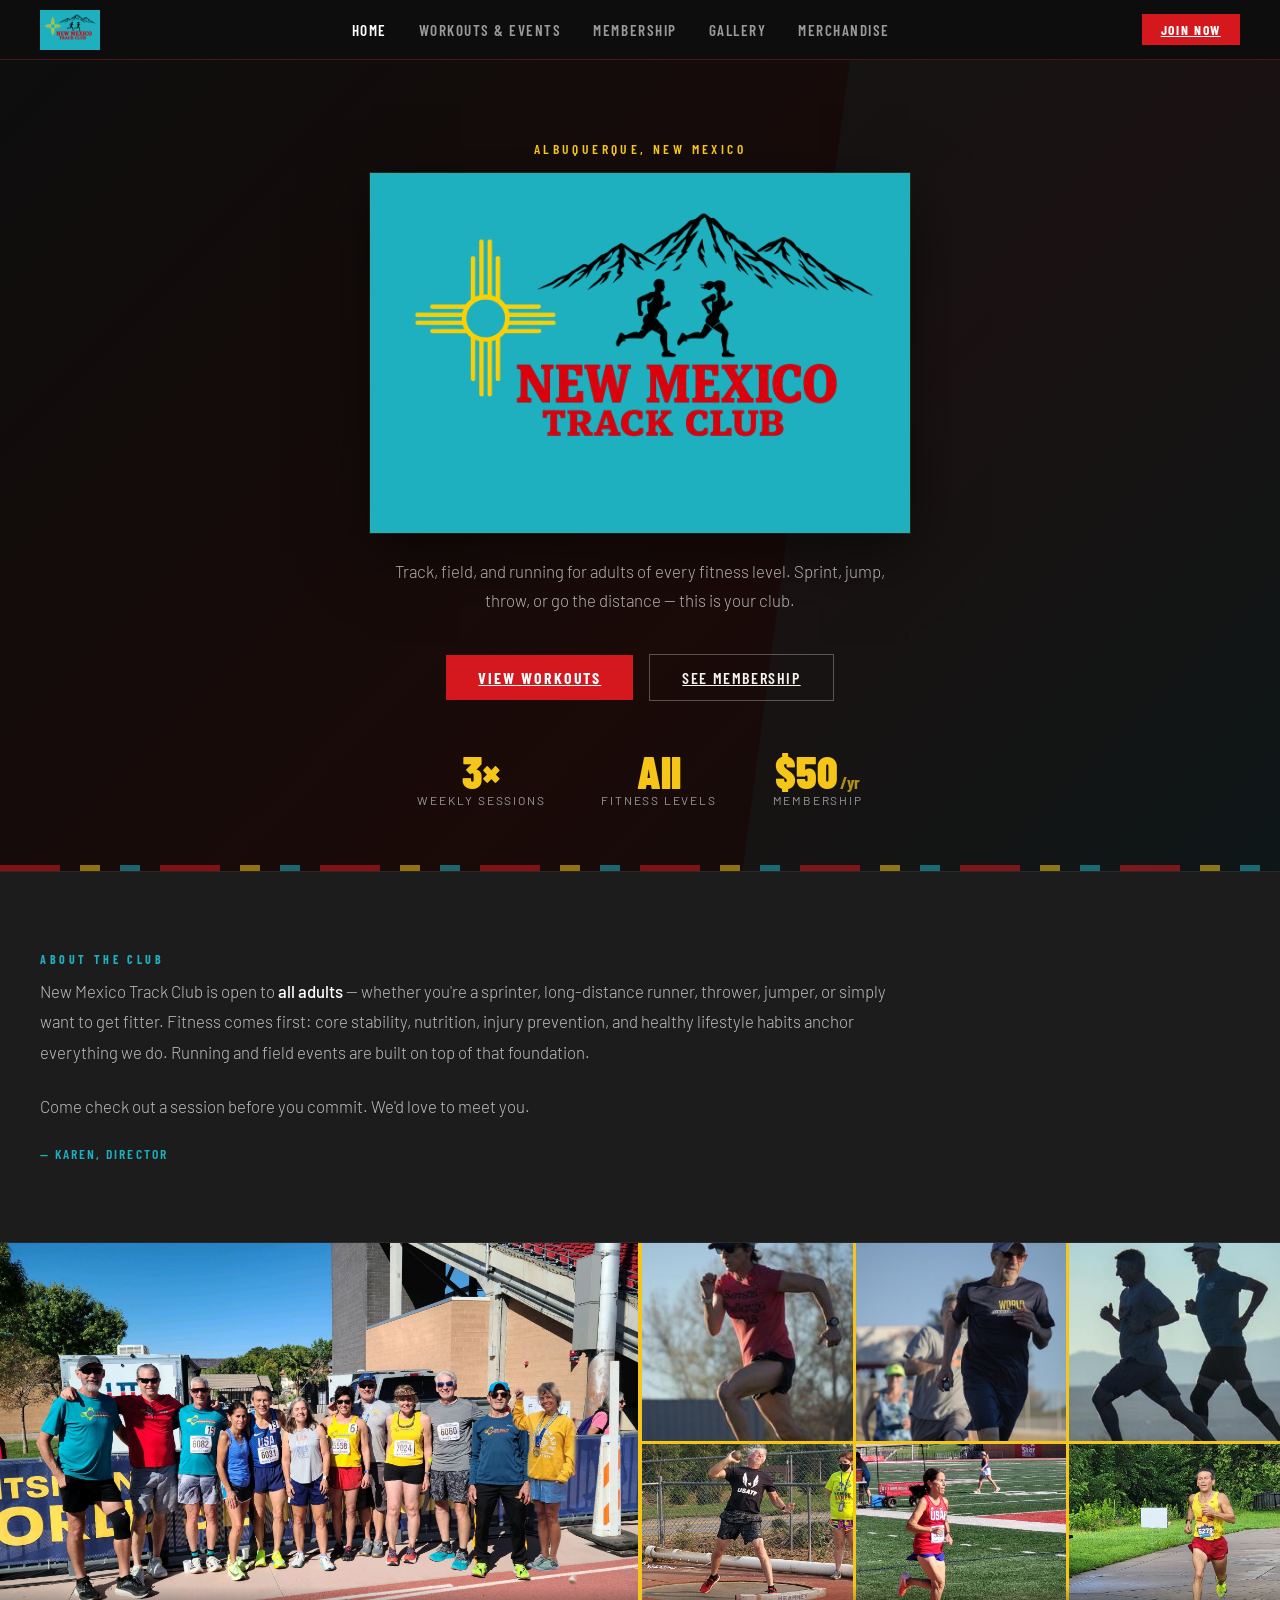
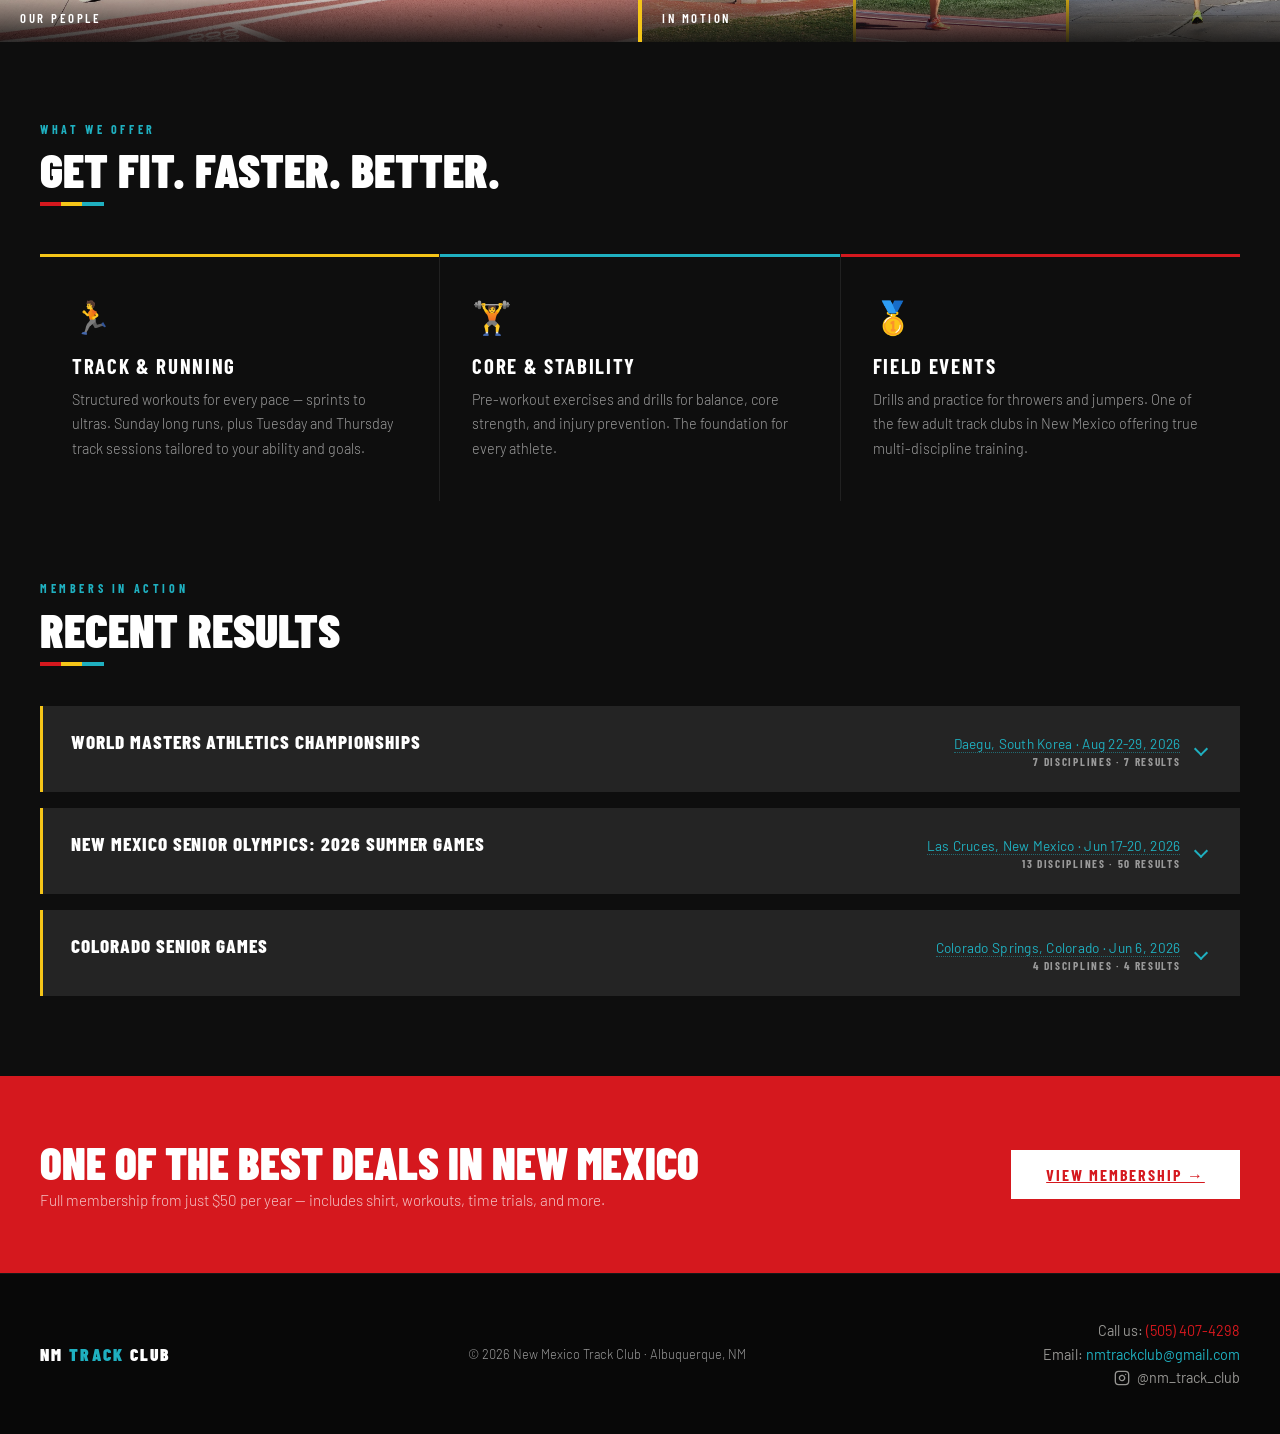
==== index.html @ 87ea0a18 "Initial commit: NMTC website files" ====
<!DOCTYPE html>
<html lang="en">
<head>
<meta charset="UTF-8">
<meta name="viewport" content="width=device-width, initial-scale=1.0">
<title>New Mexico Track Club — Adult Track, Field &amp; Running in Albuquerque</title>
<meta name="description" content="Track, field, and running for adults of every fitness level in Albuquerque, New Mexico. Sprints, distance, throws, jumps — three sessions a week including Sunday long runs on the Bosque Trail.">
<link rel="canonical" href="https://www.nmtrackclub.com/">
<meta name="theme-color" content="#0E0E0E">

<!-- Favicon (inline SVG, no external file needed) -->
<link rel="icon" type="image/svg+xml" href="data:image/svg+xml,%3Csvg xmlns='http://www.w3.org/2000/svg' viewBox='0 0 64 64'%3E%3Crect width='64' height='64' fill='%23D5181E'/%3E%3Ctext x='50%25' y='56%25' text-anchor='middle' font-family='Arial Black,sans-serif' font-size='32' font-weight='900' fill='%23FBE802'%3ENM%3C/text%3E%3C/svg%3E">

<!-- Open Graph / social sharing -->
<meta property="og:type" content="website">
<meta property="og:title" content="New Mexico Track Club">
<meta property="og:description" content="Track, field, and running for adults of every fitness level in Albuquerque, New Mexico.">
<meta property="og:url" content="https://www.nmtrackclub.com/">
<meta property="og:site_name" content="New Mexico Track Club">
<meta property="og:image" content="https://www.nmtrackclub.com/nmtc-banner.png">
<meta property="og:image:width" content="1200">
<meta property="og:image:height" content="800">
<meta property="og:image:alt" content="New Mexico Track Club banner with Zia sun and runner">
<meta name="twitter:card" content="summary_large_image">
<meta name="twitter:title" content="New Mexico Track Club">
<meta name="twitter:description" content="Adult track, field, and running in Albuquerque, NM.">
<meta name="twitter:image" content="https://www.nmtrackclub.com/nmtc-banner.png">

<!-- Structured data for Google -->
<script type="application/ld+json">
{
  "@context": "https://schema.org",
  "@type": "SportsClub",
  "name": "New Mexico Track Club",
  "description": "Track, field, and running for adults of every fitness level in Albuquerque, New Mexico.",
  "url": "https://www.nmtrackclub.com/",
  "logo": "https://www.nmtrackclub.com/nmtc-banner.png",
  "image": "https://www.nmtrackclub.com/nmtc-banner.png",
  "telephone": "+1-505-407-4298",
  "email": "nmtrackclub@gmail.com",
  "address": {
    "@type": "PostalAddress",
    "addressLocality": "Albuquerque",
    "addressRegion": "NM",
    "addressCountry": "US"
  },
  "sport": ["Track and Field", "Running"]
}
</script>

<link rel="preconnect" href="https://fonts.googleapis.com">
<link rel="preconnect" href="https://fonts.gstatic.com" crossorigin>
<link href="https://fonts.googleapis.com/css2?family=Barlow+Condensed:wght@400;600;700;800;900&family=Barlow:wght@300;400;500;600&display=swap" rel="stylesheet">
<link rel="stylesheet" href="style.css">
</head>
<body>

<a class="skip-link" href="#main">Skip to content</a>

<nav aria-label="Primary">
  <a class="nav-logo" href="/" aria-label="New Mexico Track Club — Home">
    <img src="nmtc-banner.svg" alt="" width="1200" height="800">
  </a>
  <ul class="nav-links" id="nav-menu">
    <li><a href="/" id="nav-home">Home</a></li>
    <li><a href="workouts.html" id="nav-workouts">Workouts &amp; Events</a></li>
    <li><a href="membership.html" id="nav-membership">Membership</a></li>
    <li><a href="gallery.html" id="nav-gallery">Gallery</a></li>
    <li><a href="merchandise.html" id="nav-merchandise">Merchandise</a></li>
    <li class="mobile-cta-item"><a href="membership.html#contact" class="mobile-cta">Join Now</a></li>
  </ul>
  <a class="nav-cta" href="membership.html#contact">Join Now</a>
  <button class="nav-toggle" type="button" aria-label="Toggle menu" aria-controls="nav-menu" aria-expanded="false">
    <span></span><span></span><span></span>
  </button>
</nav>

<main id="main">

  <div class="hero">
    <div class="hero-bg"></div>
    <div class="hero-stripe"></div>
    <div class="hero-track-lines"></div>
    <div class="hero-content">
      <h1 class="visually-hidden">New Mexico Track Club</h1>
      <p class="hero-eyebrow">Albuquerque, New Mexico</p>
      <div class="hero-banner-wrap">
        <img src="nmtc-banner.svg" alt="New Mexico Track Club" width="1200" height="800">
      </div>
      <p class="hero-sub">Track, field, and running for adults of every fitness level. Sprint, jump, throw, or go the distance — this is your club.</p>
      <div class="hero-actions">
        <a class="btn-primary" href="workouts.html">View Workouts</a>
        <a class="btn-secondary" href="membership.html">See Membership</a>
      </div>
    </div>
    <div class="hero-stats">
      <div class="stat">
        <div class="stat-num">3×</div>
        <div class="stat-label">Weekly Sessions</div>
      </div>
      <div class="stat">
        <div class="stat-num">All</div>
        <div class="stat-label">Fitness Levels</div>
      </div>
      <div class="stat">
        <div class="stat-num">$50<span class="stat-per">/yr</span></div>
        <div class="stat-label">Membership</div>
      </div>
    </div>
  </div>

  <section class="about-strip">
    <div class="about-inner">
      <p class="section-label">About the Club</p>
      <p class="about-body">New Mexico Track Club is open to <strong>all adults</strong> — whether you're a sprinter, long-distance runner, thrower, jumper, or simply want to get fitter. Fitness comes first: core stability, nutrition, injury prevention, and healthy lifestyle habits anchor everything we do. Running and field events are built on top of that foundation.</p>
      <p class="about-body">Come check out a session before you commit. We'd love to meet you.</p>
      <p class="director-sig">— Karen, Director</p>
    </div>
  </section>

  <section class="photo-band" aria-label="The club in action">
    <figure class="band-photo">
      <img src="team-photo-complete.jpg" alt="New Mexico Track Club members on the track" loading="lazy">
      <figcaption class="band-caption">Our People</figcaption>
    </figure>
    <figure class="band-photo">
      <div class="action-grid-inner">
        <div class="action-cell"><img src="action_1.jpg" alt="Club member sprinting" loading="lazy" style="object-position: center 25%;"></div>
        <div class="action-cell"><img src="action_2.jpg" alt="Club member running" loading="lazy" style="object-position: center 25%;"></div>
        <div class="action-cell"><img src="action_3.jpg" alt="Club members running" loading="lazy" style="object-position: center 35%;"></div>
        <div class="action-cell"><img src="action_4.jpg" alt="Club member throwing shot put" loading="lazy" style="object-position: 25% center;"></div>
        <div class="action-cell"><img src="action_5.jpg" alt="Club member racing on track" loading="lazy" style="object-position: center 35%;"></div>
        <div class="action-cell"><img src="action_6.jpg" alt="Club member finishing a race" loading="lazy" style="object-position: center 30%;"></div>
      </div>
      <figcaption class="band-caption">In Motion</figcaption>
    </figure>
  </section>

  <section class="pillars" style="padding-bottom: 0;">
    <div style="max-width:860px; margin-bottom:3rem;">
      <p class="section-label">What We Offer</p>
      <h2 class="section-title">Get Fit. Faster. Better.</h2>
    </div>
    <div class="pillars-grid">
      <div class="pillar">
        <span class="pillar-icon">🏃</span>
        <div class="pillar-title">Track &amp; Running</div>
        <p class="pillar-text">Structured workouts for every pace — sprints to ultras. Sunday long runs, plus Tuesday and Thursday track sessions tailored to your ability and goals.</p>
      </div>
      <div class="pillar">
        <span class="pillar-icon">🏋️</span>
        <div class="pillar-title">Core &amp; Stability</div>
        <p class="pillar-text">Pre-workout exercises and drills for balance, core strength, and injury prevention. The foundation for every athlete.</p>
      </div>
      <div class="pillar">
        <span class="pillar-icon">🥇</span>
        <div class="pillar-title">Field Events</div>
        <p class="pillar-text">Drills and practice for throwers and jumpers. One of the few adult track clubs in New Mexico offering true multi-discipline training.</p>
      </div>
    </div>
  </section>

  <section class="results-section" id="results-section" hidden>
    <p class="section-label">Members in Action</p>
    <h2 class="section-title">Recent Results</h2>
    <div class="results-grid" id="results-grid"></div>
  </section>

  <section class="events-section events-teaser" id="events-teaser-section" hidden>
    <div class="events-teaser-header">
      <div>
        <p class="section-label">What's Next</p>
        <h2 class="section-title">Upcoming Events</h2>
      </div>
      <a href="workouts.html" class="teaser-cta">See all events →</a>
    </div>
    <div class="events-grid" id="events-teaser"></div>
  </section>

  <div class="cta-band">
    <div>
      <h2>One of the Best Deals in New Mexico</h2>
      <p>Full membership from just $50 per year — includes shirt, workouts, time trials, and more.</p>
    </div>
    <a class="btn-white" href="membership.html">View Membership →</a>
  </div>

</main>

<footer>
  <div class="footer-logo">NM <span>Track</span> Club</div>
  <div class="footer-copy">&copy; 2026 New Mexico Track Club &middot; Albuquerque, NM</div>
  <div class="footer-contact">
    <div class="footer-phone">Call us: <a href="tel:5054074298">(505) 407-4298</a></div>
    <div class="footer-email">Email: <a href="mailto:nmtrackclub@gmail.com">nmtrackclub@gmail.com</a></div>
    <a class="footer-social" href="https://www.instagram.com/nm_track_club/" target="_blank" rel="noopener" aria-label="Follow New Mexico Track Club on Instagram">
      <svg width="16" height="16" viewBox="0 0 24 24" fill="none" stroke="currentColor" stroke-width="2" stroke-linecap="round" stroke-linejoin="round" aria-hidden="true">
        <rect x="2" y="2" width="20" height="20" rx="5" ry="5"></rect>
        <path d="M16 11.37A4 4 0 1 1 12.63 8 4 4 0 0 1 16 11.37z"></path>
        <line x1="17.5" y1="6.5" x2="17.51" y2="6.5"></line>
      </svg>
      <span>@nm_track_club</span>
    </a>
  </div>
</footer>

<script src="main.js" defer></script>
</body>
</html>
---- style.css ----
/* ═══════════════════════════════════════════════════════════════════════
   New Mexico Track Club — site styles.
   Shared across index.html, workouts.html, and membership.html.
   ═══════════════════════════════════════════════════════════════════════ */

  html { scroll-behavior: smooth; }

  *, *::before, *::after { box-sizing: border-box; margin: 0; padding: 0; }

  :root {
    /* Brand palette pulled from the NMTC banner: Zia red, sun yellow, turquoise. */
    --red: #D5181E;
    --red-dark: #A8121A;
    --yellow: #F5C518;          /* tempered for dark backgrounds */
    --yellow-bright: #FBE802;   /* matches banner exactly — use on red */
    --turquoise: #1FB0C0;
    --turquoise-dark: #167F8A;
    --gold: var(--yellow);      /* legacy alias — anything still referencing --gold */

    --dark: #0E0E0E;
    --mid: #1C1C1C;
    --surface: #242424;
    --muted: #9A9A9A;
    --light: #F5F3EE;
    --white: #FFFFFF;
    --ff-head: 'Barlow Condensed', sans-serif;
    --ff-body: 'Barlow', sans-serif;
  }

  body { background: var(--dark); color: var(--light); font-family: var(--ff-body); }

  /* NAV */
  nav {
    position: sticky; top: 0; z-index: 100;
    display: flex; align-items: center; justify-content: space-between;
    padding: 0 2.5rem; height: 60px;
    background: rgba(14,14,14,0.97); backdrop-filter: blur(8px);
    border-bottom: 1px solid rgba(192,57,43,0.3);
  }
  .nav-logo {
    display: flex; align-items: center; gap: 0.5rem;
    text-decoration: none; color: var(--white);
    font-family: var(--ff-head); font-size: 1.05rem; font-weight: 900;
    letter-spacing: 0.12em; text-transform: uppercase;
  }
  .nav-logo img {
    /* Pin both dimensions explicitly. iOS Safari mis-computes width
       when only height is set on an SVG that lacks intrinsic sizing. */
    height: 40px; width: 60px; display: block;
  }
  .nav-logo span { color: var(--turquoise); }
  .nav-links { display: flex; gap: 2rem; list-style: none; }
  .nav-links a {
    font-family: var(--ff-head); font-size: 0.95rem; font-weight: 600;
    letter-spacing: 0.1em; text-transform: uppercase;
    color: var(--muted); text-decoration: none; transition: color 0.2s;
  }
  .nav-links a:hover, .nav-links a.active { color: var(--white); }
  .nav-cta {
    font-family: var(--ff-head); font-size: 0.85rem; font-weight: 700;
    letter-spacing: 0.12em; text-transform: uppercase;
    background: var(--red); color: var(--white);
    border: none; padding: 0.45rem 1.2rem; cursor: pointer;
    transition: background 0.2s;
  }
  .nav-cta:hover { background: var(--red-dark); }
  .mobile-cta-item { display: none; }

  /* PAGE SWITCHER */
  /* .page/.page.active were the JS page-switcher classes when the site
     was a single-file, three-in-one page. Now each page is its own HTML
     file, so those rules are gone. */

  /* HERO */
  .hero {
    position: relative; min-height: 88vh;
    display: flex; flex-direction: column;
    justify-content: center; align-items: center;
    text-align: center;
    padding: 5rem 2.5rem 4rem;
    overflow: hidden;
  }
  .hero-bg {
    position: absolute; inset: 0;
    background: linear-gradient(135deg, #0E0E0E 0%, #1a0a08 60%, #0E0E0E 100%);
  }
  .hero-stripe {
    position: absolute; top: 0; right: 0; width: 42%; height: 100%;
    background: var(--turquoise); opacity: 0.05;
    clip-path: polygon(20% 0, 100% 0, 100% 100%, 0% 100%);
  }
  .hero-track-lines {
    position: absolute; bottom: 0; left: 0; right: 0; height: 6px;
    background: repeating-linear-gradient(
      90deg,
      var(--red) 0, var(--red) 60px,
      transparent 60px, transparent 80px,
      var(--yellow) 80px, var(--yellow) 100px,
      transparent 100px, transparent 120px,
      var(--turquoise) 120px, var(--turquoise) 140px,
      transparent 140px, transparent 160px
    );
    opacity: 0.55;
  }
  /* Hero banner image — replaces big text headline */
  .hero-banner-wrap {
    margin: 0 auto 1.5rem;
    max-width: 540px;
    box-shadow: 0 20px 60px rgba(0,0,0,0.5), 0 0 0 1px rgba(245,197,24,0.15);
  }
  .hero-banner-wrap img {
    display: block; width: 100%; height: auto;
  }

  /* Screen-reader-only utility */
  .visually-hidden {
    position: absolute !important;
    width: 1px; height: 1px; overflow: hidden;
    clip: rect(0 0 0 0); clip-path: inset(50%);
    white-space: nowrap; border: 0; padding: 0; margin: -1px;
  }
  .hero-content {
    position: relative; max-width: 700px;
    margin: 0 auto;
  }
  .hero-eyebrow {
    font-family: var(--ff-head); font-size: 0.85rem; font-weight: 600;
    letter-spacing: 0.25em; text-transform: uppercase; color: var(--yellow);
    margin-bottom: 1rem;
  }
  .hero-title {
    font-family: var(--ff-head); font-weight: 900; line-height: 0.92;
    text-transform: uppercase; color: var(--white);
    font-size: clamp(3.5rem, 9vw, 7rem);
    margin-bottom: 1.5rem;
  }
  .hero-title em { color: var(--red); font-style: normal; display: block; }
  .hero-sub {
    font-family: var(--ff-body); font-weight: 300; font-size: 1.05rem;
    color: rgba(245,243,238,0.7); line-height: 1.7; max-width: 500px;
    margin: 0 auto 2.5rem;
  }
  .hero-actions { display: flex; gap: 1rem; align-items: center; justify-content: center; }
  .btn-primary {
    font-family: var(--ff-head); font-size: 1rem; font-weight: 700;
    letter-spacing: 0.12em; text-transform: uppercase;
    background: var(--red); color: var(--white);
    border: none; padding: 0.8rem 2rem; cursor: pointer; transition: background 0.2s;
  }
  .btn-primary:hover { background: var(--red-dark); }
  .btn-secondary {
    font-family: var(--ff-head); font-size: 1rem; font-weight: 600;
    letter-spacing: 0.1em; text-transform: uppercase;
    background: transparent; color: var(--light);
    border: 1px solid rgba(245,243,238,0.3); padding: 0.8rem 2rem;
    cursor: pointer; transition: border-color 0.2s, color 0.2s;
  }
  .btn-secondary:hover { border-color: var(--light); }
  .hero-stats {
    position: relative;
    display: flex; flex-direction: row;
    justify-content: center; align-items: flex-end;
    gap: 3.5rem;
    margin-top: 3rem;
  }
  .stat { text-align: center; }
  .stat-num {
    font-family: var(--ff-head); font-size: 2.8rem; font-weight: 900;
    line-height: 1; color: var(--yellow);
  }
  .stat-per {
    font-family: var(--ff-head); font-size: 1.1rem; font-weight: 700;
    color: rgba(245,197,24,0.7); letter-spacing: 0.02em;
    margin-left: 0.15rem;
  }
  .stat-label {
    font-family: var(--ff-body); font-size: 0.75rem; font-weight: 400;
    letter-spacing: 0.15em; text-transform: uppercase; color: var(--muted);
  }

  /* SECTIONS */
  section { padding: 5rem 2.5rem; }
  .section-label {
    font-family: var(--ff-head); font-size: 0.75rem; font-weight: 700;
    letter-spacing: 0.3em; text-transform: uppercase; color: var(--turquoise);
    margin-bottom: 0.6rem;
  }
  .section-title {
    font-family: var(--ff-head); font-size: clamp(2rem, 4vw, 3rem);
    font-weight: 900; text-transform: uppercase; color: var(--white);
    line-height: 1; margin-bottom: 2.5rem;
    position: relative; padding-bottom: 0.8rem;
  }
  .section-title::after {
    content: ""; position: absolute; bottom: 0; left: 0;
    width: 64px; height: 4px;
    background: linear-gradient(90deg, var(--red) 0 33%, var(--yellow) 33% 66%, var(--turquoise) 66% 100%);
  }

  /* ABOUT */
  .about-strip {
    background: var(--mid);
    border-top: 1px solid rgba(255,255,255,0.06);
    border-bottom: 1px solid rgba(255,255,255,0.06);
  }
  .about-inner { max-width: 860px; }
  .about-body {
    font-size: 1.05rem; font-weight: 300; color: rgba(245,243,238,0.75);
    line-height: 1.8; margin-bottom: 1.5rem;
  }
  .about-body strong { color: var(--white); font-weight: 500; }
  .director-sig {
    font-family: var(--ff-head); font-size: 0.85rem; font-weight: 600;
    letter-spacing: 0.15em; text-transform: uppercase; color: var(--turquoise);
  }

  /* PHOTO BAND (Option A) */
  .photo-band {
    display: grid; grid-template-columns: 1fr 1fr;
    gap: 4px;                          /* slim gap acts as a divider */
    padding: 0;
    background: var(--yellow);          /* shows through the gap */
  }
  .band-photo {
    margin: 0; position: relative;
    aspect-ratio: 16 / 10;              /* uniform height for both photos */
    overflow: hidden;
  }
  .band-photo img {
    width: 100%; height: 100%;
    object-fit: cover; display: block;
  }

  .action-grid-inner {
    display: grid;
    grid-template-columns: 1fr 1fr 1fr;
    grid-template-rows: 1fr 1fr;
    width: 100%; height: 100%;
    gap: 3px;
    background: var(--yellow);
  }
  .action-cell {
    overflow: hidden;
    position: relative;
  }
  .action-cell img {
    width: 100%; height: 100%;
    object-fit: cover; object-position: center center;
    display: block;
  }
  .band-caption {
    position: absolute; left: 0; right: 0; bottom: 0;
    background: linear-gradient(to top, rgba(14,14,14,0.85), transparent);
    color: var(--white); padding: 1.5rem 1.25rem 1rem;
    font-family: var(--ff-head); font-size: 0.8rem; font-weight: 600;
    letter-spacing: 0.2em; text-transform: uppercase;
  }
  @media (max-width: 700px) {
    .photo-band { grid-template-columns: 1fr; }
  }

  /* PILLARS */
  .pillars { background: var(--dark); }
  .pillars-grid { display: grid; grid-template-columns: repeat(3, 1fr); gap: 1px; background: rgba(255,255,255,0.08); }
  .pillar {
    background: var(--dark); padding: 2.5rem 2rem;
    border-top: 3px solid var(--yellow);
    transition: background 0.25s;
  }
  .pillar:nth-child(2) { border-top-color: var(--turquoise); }
  .pillar:nth-child(3) { border-top-color: var(--red); }
  .pillar:hover { background: var(--mid); }
  .pillar-icon { font-size: 2rem; margin-bottom: 1rem; display: block; }
  .pillar-title {
    font-family: var(--ff-head); font-size: 1.3rem; font-weight: 700;
    text-transform: uppercase; letter-spacing: 0.08em; color: var(--white);
    margin-bottom: 0.6rem;
  }
  .pillar-text { font-size: 0.9rem; font-weight: 300; color: var(--muted); line-height: 1.7; }

  /* CTA BAND */
  .cta-band {
    background: var(--red); padding: 4rem 2.5rem;
    display: flex; align-items: center; justify-content: space-between; gap: 2rem;
  }
  .cta-band h2 {
    font-family: var(--ff-head); font-size: clamp(1.8rem, 3.5vw, 2.8rem);
    font-weight: 900; text-transform: uppercase; color: var(--white); line-height: 1;
  }
  .cta-band p { font-size: 0.95rem; font-weight: 300; color: rgba(255,255,255,0.75); margin-top: 0.4rem; }
  .btn-white {
    font-family: var(--ff-head); font-size: 1rem; font-weight: 700;
    letter-spacing: 0.12em; text-transform: uppercase;
    background: var(--white); color: var(--red);
    border: none; padding: 0.9rem 2.2rem; cursor: pointer;
    transition: opacity 0.2s; white-space: nowrap; flex-shrink: 0;
  }
  .btn-white:hover { opacity: 0.9; }

  /* WORKOUTS */
  .workouts-hero {
    background: var(--mid); padding: 4rem 2.5rem 3rem;
    border-bottom: 1px solid rgba(255,255,255,0.06);
  }
  .schedule-grid { display: grid; grid-template-columns: repeat(2, 1fr); gap: 1.5rem; }
  .schedule-card {
    background: var(--surface); padding: 2rem;
    border-left: 3px solid var(--turquoise);
  }
  .schedule-day {
    font-family: var(--ff-head); font-size: 1.1rem; font-weight: 700;
    letter-spacing: 0.15em; text-transform: uppercase; color: var(--turquoise);
    margin-bottom: 0.4rem;
  }
  .schedule-time {
    font-family: var(--ff-head); font-size: 2rem; font-weight: 900;
    color: var(--white); margin-bottom: 0.8rem;
  }
  .schedule-desc { font-size: 0.9rem; font-weight: 300; color: var(--muted); line-height: 1.7; }
  .member-note {
    background: rgba(192,57,43,0.1); border: 1px solid rgba(192,57,43,0.3);
    padding: 1.5rem 2rem; margin-top: 2.5rem;
    display: flex; gap: 1rem; align-items: flex-start;
  }
  .member-note p { font-size: 0.9rem; font-weight: 300; color: rgba(245,243,238,0.75); line-height: 1.7; }
  .member-note strong { color: var(--white); font-weight: 500; }

  /* MEMBERSHIP */
  .membership-hero {
    background: var(--mid); padding: 4rem 2.5rem 3rem;
    border-bottom: 1px solid rgba(255,255,255,0.06);
  }
  .membership-grid { display: grid; grid-template-columns: repeat(2, 1fr); gap: 2rem; }
  .plan-card {
    background: var(--surface); padding: 2.5rem;
    border: 1px solid rgba(255,255,255,0.07);
  }
  .plan-card.featured { border-color: var(--red); }
  .plan-badge {
    display: inline-block; font-family: var(--ff-head); font-size: 0.7rem;
    font-weight: 700; letter-spacing: 0.2em; text-transform: uppercase;
    background: var(--red); color: var(--white);
    padding: 0.2rem 0.7rem; margin-bottom: 1.2rem;
  }
  .plan-name {
    font-family: var(--ff-head); font-size: 1.5rem; font-weight: 900;
    text-transform: uppercase; color: var(--white); margin-bottom: 0.3rem;
  }
  .plan-price {
    font-family: var(--ff-head); font-size: 3.5rem; font-weight: 900;
    color: var(--white); line-height: 1; margin-bottom: 1.5rem;
  }
  .plan-price sup { font-size: 1.5rem; vertical-align: top; margin-top: 0.5rem; }
  .plan-period {
    font-family: var(--ff-head); font-size: 1.15rem; font-weight: 600;
    color: var(--muted); letter-spacing: 0.05em;
    margin-left: 0.35rem;
    vertical-align: middle;
  }
  .plan-features { list-style: none; margin-bottom: 2rem; }
  .plan-features li {
    font-size: 0.9rem; font-weight: 300; color: rgba(245,243,238,0.75);
    padding: 0.55rem 0; border-bottom: 1px solid rgba(255,255,255,0.06);
    display: flex; align-items: flex-start; gap: 0.6rem; line-height: 1.5;
  }
  .plan-features li::before { content: "—"; color: var(--red); flex-shrink: 0; }

  /* COACHES */
  .coaches-section { background: var(--mid); }
  .coaches-grid { display: grid; grid-template-columns: repeat(2, 1fr); gap: 1.5rem; }
  .coach-card {
    background: var(--dark); padding: 2rem;
    border: 1px solid rgba(255,255,255,0.06);
  }
  .coach-name {
    font-family: var(--ff-head); font-size: 1.3rem; font-weight: 900;
    text-transform: uppercase; color: var(--white); margin-bottom: 0.2rem;
  }
  .coach-title {
    font-family: var(--ff-head); font-size: 0.8rem; font-weight: 600;
    letter-spacing: 0.15em; text-transform: uppercase; color: var(--turquoise);
    margin-bottom: 0.8rem;
  }
  .coach-bio { font-size: 0.88rem; font-weight: 300; color: var(--muted); line-height: 1.7; }

  /* CONTACT */
  .contact-section { background: var(--dark); }
  .contact-grid { display: grid; grid-template-columns: 1fr 1fr; gap: 4rem; }
  .contact-item { margin-bottom: 2rem; }
  .contact-item-label {
    font-family: var(--ff-head); font-size: 0.75rem; font-weight: 700;
    letter-spacing: 0.25em; text-transform: uppercase; color: var(--muted);
    margin-bottom: 0.3rem;
  }
  .contact-item-value { font-size: 1.05rem; font-weight: 300; color: var(--white); }
  .form-field { margin-bottom: 1.2rem; }
  .form-field label {
    display: block; font-family: var(--ff-head); font-size: 0.75rem;
    font-weight: 700; letter-spacing: 0.2em; text-transform: uppercase;
    color: var(--muted); margin-bottom: 0.4rem;
  }
  .form-field input, .form-field textarea, .form-field select {
    width: 100%; background: var(--surface);
    border: 1px solid rgba(255,255,255,0.1); border-radius: 0;
    color: var(--white); font-family: var(--ff-body); font-size: 0.95rem;
    padding: 0.7rem 0.9rem; outline: none; transition: border-color 0.2s;
    font-weight: 300;
  }
  .form-field input:focus, .form-field textarea:focus, .form-field select:focus {
    border-color: var(--red);
  }
  .form-field textarea { resize: vertical; min-height: 120px; }
  .form-field select option { background: var(--surface); }

  /* FOUNDING */
  .founding { background: var(--surface); padding: 3rem 2.5rem; }
  .founding-title {
    font-family: var(--ff-head); font-size: 0.75rem; font-weight: 700;
    letter-spacing: 0.3em; text-transform: uppercase; color: var(--muted);
    margin-bottom: 1rem;
  }
  .founding-names {
    display: flex; flex-wrap: wrap; gap: 0.5rem 1.5rem;
    font-family: var(--ff-head); font-size: 1rem; font-weight: 600;
    text-transform: uppercase; letter-spacing: 0.05em; color: rgba(245,243,238,0.5);
  }
  .in-memory {
    font-family: var(--ff-body); font-size: 0.82rem; font-weight: 300;
    color: var(--muted); margin-top: 0.8rem; font-style: italic;
  }

  /* FOOTER */
  footer {
    background: #080808; padding: 3rem 2.5rem;
    border-top: 1px solid rgba(255,255,255,0.06);
    display: flex; align-items: center; justify-content: space-between;
    flex-wrap: wrap; gap: 1rem;
  }
  .footer-logo {
    font-family: var(--ff-head); font-size: 1.1rem; font-weight: 900;
    letter-spacing: 0.12em; text-transform: uppercase; color: var(--white);
  }
  .footer-logo span { color: var(--turquoise); }
  .footer-copy { font-size: 0.8rem; font-weight: 300; color: var(--muted); }
  .footer-phone { font-size: 0.9rem; font-weight: 400; color: rgba(245,243,238,0.6); }
  .footer-phone a { color: var(--red); text-decoration: none; }
  .footer-email { font-size: 0.9rem; font-weight: 400; color: rgba(245,243,238,0.6); }
  .footer-email a { color: var(--turquoise); text-decoration: none; transition: color 0.2s; }
  .footer-email a:hover { color: var(--white); }
  /* Group phone + social vertically so the outer footer stays 3 slots. */
  .footer-contact {
    display: flex; flex-direction: column; align-items: flex-end;
    gap: 0.4rem;
  }
  .footer-social {
    display: inline-flex; align-items: center; gap: 0.45rem;
    font-family: var(--ff-body); font-size: 0.9rem; font-weight: 400;
    color: rgba(245,243,238,0.6);
    text-decoration: none;
    transition: color 0.2s;
  }
  .footer-social:hover { color: var(--turquoise); }
  .footer-social svg { flex-shrink: 0; }

  /* Instagram link within the Contact Information column. */
  .contact-social {
    display: inline-flex; align-items: center; gap: 0.5rem;
    color: var(--white); text-decoration: none;
    border-bottom: 1px dotted rgba(245,243,238,0.3);
    padding-bottom: 2px;
    transition: color 0.2s, border-color 0.2s;
  }
  .contact-social:hover { color: var(--turquoise); border-bottom-color: var(--turquoise); }

  /* Plain text links inside a contact-item-value (e.g. the flyer PDF). */
  .contact-link {
    color: rgba(245,243,238,0.85); text-decoration: none;
    border-bottom: 1px dotted rgba(245,243,238,0.4);
    padding-bottom: 1px;
    transition: color 0.2s, border-color 0.2s;
  }
  .contact-link:hover { color: var(--turquoise); border-bottom-color: var(--turquoise); }

  /* ─── ACCESSIBILITY ─── */
  .skip-link {
    position: absolute; top: -40px; left: 0; z-index: 200;
    background: var(--red); color: var(--white);
    padding: 0.6rem 1rem; text-decoration: none;
    font-family: var(--ff-head); font-size: 0.85rem;
    font-weight: 700; letter-spacing: 0.1em; text-transform: uppercase;
    transition: top 0.2s;
  }
  .skip-link:focus { top: 0; }

  /* Visible focus for keyboard users */
  a:focus-visible, button:focus-visible,
  input:focus-visible, textarea:focus-visible, select:focus-visible {
    outline: 2px solid var(--gold);
    outline-offset: 2px;
  }
  /* Form controls already have a red border on :focus — keep that, layer outline for keyboard nav */

  /* ─── HAMBURGER (hidden on desktop) ─── */
  .nav-toggle {
    display: none;
    background: transparent; border: none; cursor: pointer;
    padding: 0.4rem; margin-left: auto;
  }
  .nav-toggle span {
    display: block; width: 26px; height: 2px;
    background: var(--white); margin: 5px 0;
    transition: transform 0.25s, opacity 0.25s;
  }
  .nav-open .nav-toggle span:nth-child(1) { transform: translateY(7px) rotate(45deg); }
  .nav-open .nav-toggle span:nth-child(2) { opacity: 0; }
  .nav-open .nav-toggle span:nth-child(3) { transform: translateY(-7px) rotate(-45deg); }

  /* ─── RESPONSIVE ─── */
  @media (max-width: 900px) {
    nav { padding: 0 1.25rem; }
    .nav-logo img { height: 36px; width: 54px; }
    .nav-toggle { display: block; order: 3; }
    .nav-cta { display: none; }
    .nav-links {
      position: fixed; top: 60px; left: 0; right: 0;
      flex-direction: column; gap: 0;
      background: rgba(14,14,14,0.98); backdrop-filter: blur(10px);
      border-bottom: 1px solid rgba(192,57,43,0.3);
      padding: 1rem 1.5rem 1.5rem;
      /* Push fully off-screen: own height + the 60px top offset + 20px buffer.
         translateY(-110%) wasn't enough when the menu was short — its bottom
         edge stayed inside the nav area and the red Join Now button leaked. */
      transform: translateY(calc(-100% - 80px));
      transition: transform 0.25s ease;
      /* Layer above the nav while open so menu sits cleanly on top */
      z-index: 99;
    }
    .nav-open .nav-links { transform: translateY(0); }
    .nav-links li { width: 100%; border-bottom: 1px solid rgba(255,255,255,0.06); }
    .nav-links li:last-child { border-bottom: none; }
    .nav-links a {
      display: block; padding: 1rem 0; font-size: 1rem;
    }
    .mobile-cta-item { display: list-item; }
    .nav-links .mobile-cta {
      display: inline-block; margin-top: 0.5rem;
      background: var(--red); color: var(--white);
      padding: 0.6rem 1.2rem;
    }

    section { padding: 3.5rem 1.5rem; }
    .hero { padding: 4rem 1.5rem 3rem; min-height: auto; }
    .hero-stats {
      gap: 2rem; margin-top: 2.5rem;
      flex-wrap: wrap;          /* allow wrapping on very narrow screens */
    }
    .stat-num { font-size: 2.2rem; }

    .pillars-grid { grid-template-columns: 1fr; }
    .schedule-grid { grid-template-columns: 1fr; gap: 1rem; }
    .membership-grid { grid-template-columns: 1fr; gap: 1.5rem; }
    .coaches-grid { grid-template-columns: 1fr; }
    .contact-grid { grid-template-columns: 1fr; gap: 2rem; }

    .workouts-hero, .membership-hero { padding: 3rem 1.5rem 2rem; }
    .cta-band {
      padding: 2.5rem 1.5rem;
      flex-direction: column; align-items: flex-start; gap: 1.25rem;
    }
    .btn-white { width: 100%; }

    footer {
      padding: 2rem 1.5rem;
      flex-direction: column; align-items: flex-start; gap: 0.75rem;
    }
    .footer-contact { align-items: flex-start; }
    .founding { padding: 2.5rem 1.5rem; }
  }

  @media (max-width: 600px) {
    .hero-eyebrow { font-size: 0.75rem; }
    .hero-actions { flex-direction: column; align-items: stretch; }
    .hero-actions .btn-primary, .hero-actions .btn-secondary { width: 100%; text-align: center; }
    .plan-card { padding: 1.75rem 1.25rem; }
    .plan-price { font-size: 2.8rem; }
    .form-status { font-size: 0.85rem; }
  }

  /* ─── FORM STATUS ─── */
  .form-status {
    margin-top: 1rem; padding: 0.75rem 1rem;
    font-family: var(--ff-body); font-size: 0.9rem; font-weight: 300;
    border-left: 3px solid var(--gold);
    background: rgba(212,160,23,0.08); color: var(--light);
    display: none;
  }
  .form-status.visible { display: block; }
  .form-status.error { border-color: var(--red); background: rgba(192,57,43,0.1); }
  .form-status.success { border-color: var(--turquoise); background: rgba(31,176,192,0.1); color: var(--white); }

  /* Required-field indicator */
  .form-field label .req { color: var(--red); margin-left: 0.2rem; }

  /* ─── UPCOMING EVENTS ─── */
  .events-section { background: var(--dark); }
  .events-grid {
    display: grid; grid-template-columns: 1fr; gap: 1rem;
  }
  .event-card {
    background: var(--surface);
    border-left: 3px solid var(--red);
    padding: 1.5rem 1.75rem;
    display: grid;
    grid-template-columns: 84px 1fr auto;
    gap: 1.5rem;
    align-items: center;
  }
  .event-date {
    display: flex; flex-direction: column; align-items: center;
    padding: 0.6rem 0.5rem;
    background: var(--dark);
    border: 1px solid rgba(255,255,255,0.06);
    min-width: 0;
  }
  .event-date-month {
    font-family: var(--ff-head); font-size: 0.75rem; font-weight: 700;
    letter-spacing: 0.2em; text-transform: uppercase; color: var(--turquoise);
    line-height: 1;
  }
  .event-date-day {
    font-family: var(--ff-head); font-size: 1.9rem; font-weight: 900;
    line-height: 1.1; color: var(--white);
  }
  .event-body { min-width: 0; }
  .event-name {
    font-family: var(--ff-head); font-size: 1.15rem; font-weight: 700;
    text-transform: uppercase; letter-spacing: 0.05em; color: var(--white);
    margin-bottom: 0.2rem; line-height: 1.2;
  }
  .event-meta {
    font-size: 0.82rem; font-weight: 400; color: var(--turquoise);
    letter-spacing: 0.03em; margin-bottom: 0.4rem;
  }
  .event-desc {
    font-size: 0.9rem; font-weight: 300; color: var(--muted);
    line-height: 1.55;
  }
  .event-link {
    font-family: var(--ff-head); font-size: 0.8rem; font-weight: 700;
    letter-spacing: 0.15em; text-transform: uppercase;
    color: var(--yellow); text-decoration: none;
    white-space: nowrap;
  }
  .event-link:hover { color: var(--white); }
  .events-empty {
    color: var(--muted); font-size: 0.95rem; font-weight: 300;
    line-height: 1.6; padding: 1.5rem 0;
  }

  /* Home-page teaser variant — more compact */
  .events-teaser-header {
    display: flex; justify-content: space-between; align-items: flex-end;
    gap: 1rem; flex-wrap: wrap;
    max-width: 860px; margin-bottom: 2rem;
  }
  .events-teaser-header .section-title { margin-bottom: 0; }
  .teaser-cta {
    font-family: var(--ff-head); font-size: 0.85rem; font-weight: 700;
    letter-spacing: 0.15em; text-transform: uppercase;
    color: var(--turquoise); text-decoration: none;
    padding-bottom: 4px; border-bottom: 1px solid var(--turquoise);
  }
  .teaser-cta:hover { color: var(--white); border-color: var(--white); }
  .events-teaser .event-card {
    padding: 1.2rem 1.4rem;
    grid-template-columns: 72px 1fr;
  }
  .events-teaser .event-link { display: none; }   /* teaser cards go to Workouts page for link */
  .events-teaser .event-desc { display: none; }   /* keep teaser tidy */

  @media (max-width: 700px) {
    .event-card {
      grid-template-columns: 72px 1fr;
      grid-template-rows: auto auto;
      row-gap: 0.75rem; column-gap: 1rem;
      padding: 1.25rem 1.25rem;
    }
    .event-link {
      grid-column: 1 / -1;
      justify-self: start;
      margin-top: 0.25rem;
    }
    .event-date-day { font-size: 1.6rem; }
  }

  /* ─── RECENT RESULTS (event-grouped, auto-layout) ─── */
  .results-section { background: var(--dark); }
  .results-grid {
    display: flex; flex-direction: column; gap: 1rem;
  }

  .event-result-card {
    background: var(--surface);
    border-left: 3px solid var(--yellow);
    padding: 1.5rem 1.75rem;
  }

  /* Native <details>/<summary> handles the collapse/expand.
     Marker is hidden and replaced with a chevron on the right. */
  .event-result-details > summary {
    list-style: none;   /* Firefox */
    cursor: pointer;
    user-select: none;
  }
  .event-result-details > summary::-webkit-details-marker { display: none; }
  .event-result-details > summary::marker { display: none; }

  .event-result-header {
    display: flex; align-items: center; gap: 1rem;
  }
  .event-result-header-text {
    flex: 1; min-width: 0;
    display: flex; justify-content: space-between; align-items: baseline;
    gap: 1rem; flex-wrap: wrap;
  }
  /* Divider between header and body — only visible when the card is open. */
  .event-result-details[open] > summary .event-result-header {
    padding-bottom: 0.85rem;
    margin-bottom: 1rem;
    border-bottom: 1px solid rgba(255,255,255,0.08);
  }

  /* Chevron: pointing down when collapsed, up when open. */
  .event-result-toggle {
    flex-shrink: 0;
    width: 10px; height: 10px;
    border-right: 2px solid var(--turquoise);
    border-bottom: 2px solid var(--turquoise);
    transform: rotate(45deg);
    transition: transform 0.2s ease;
    margin-right: 0.35rem;   /* visually center the diamond in its box */
  }
  .event-result-details[open] > summary .event-result-toggle {
    transform: rotate(-135deg);
    margin-top: 0.35rem;     /* compensate rotation so the arrow visually centers */
  }
  .event-result-details > summary:hover .event-result-toggle,
  .event-result-details > summary:focus-visible .event-result-toggle {
    border-color: var(--white);
  }

  .event-result-title {
    font-family: var(--ff-head); font-size: 1.2rem; font-weight: 800;
    text-transform: uppercase; letter-spacing: 0.05em;
    color: var(--white); line-height: 1.2;
  }
  .event-result-meta-block {
    display: flex; flex-direction: column;
    align-items: flex-end;
    gap: 0.2rem;
  }
  .event-result-meta {
    font-family: var(--ff-body); font-size: 0.85rem; font-weight: 400;
    color: var(--turquoise); letter-spacing: 0.02em;
  }
  .event-result-meta a {
    color: inherit; text-decoration: none;
    border-bottom: 1px dotted rgba(31,176,192,0.5);
  }
  .event-result-meta a:hover { color: var(--white); border-bottom-color: var(--white); }
  .event-result-counts {
    font-family: var(--ff-head);
    font-size: 0.7rem; font-weight: 700;
    letter-spacing: 0.15em; text-transform: uppercase;
    color: var(--muted);
  }

  .result-subgroup { margin-top: 1rem; }
  .result-subgroup:first-child { margin-top: 0; }
  .result-subgroup-name {
    font-family: var(--ff-head); font-size: 0.8rem; font-weight: 700;
    text-transform: uppercase; letter-spacing: 0.2em;
    color: var(--yellow);
    margin-bottom: 0.4rem;
  }

  /* Day block wraps day header + its discipline sub-groups (multi-day events only). */
  .result-day-block { margin-top: 1.4rem; }
  .result-day-block:first-child { margin-top: 0; }
  .result-day-header {
    display: flex; align-items: baseline; gap: 0.75rem;
    font-family: var(--ff-head); font-size: 0.95rem; font-weight: 800;
    letter-spacing: 0.2em; text-transform: uppercase;
    color: var(--turquoise);
    margin-bottom: 0.75rem;
  }
  /* Dashed rule extending from the label across the card width. */
  .result-day-header::after {
    content: ""; flex: 1;
    border-top: 1px dashed rgba(31,176,192,0.35);
    transform: translateY(-0.15em);
  }
  .result-row {
    display: grid;
    grid-template-columns: 1fr 130px 90px;
    align-items: baseline;
    gap: 0.25rem 1rem;
    padding: 0.4rem 0;
    border-top: 1px solid rgba(255,255,255,0.04);
  }
  .result-row:first-child { border-top: none; }
  .result-primary {
    font-family: var(--ff-body); font-size: 0.95rem; font-weight: 500;
    color: var(--white);
  }
  .result-place {
    font-family: var(--ff-head); font-size: 0.85rem; font-weight: 700;
    letter-spacing: 0.05em; text-transform: uppercase;
    color: var(--turquoise); text-align: right;
    white-space: nowrap;
  }
  .result-time {
    font-family: var(--ff-head); font-size: 1rem; font-weight: 900;
    color: var(--white); text-align: right;
    white-space: nowrap; letter-spacing: 0.01em;
  }
  .result-note {
    grid-column: 1 / -1;
    font-family: var(--ff-body); font-size: 0.8rem; font-weight: 300;
    font-style: italic; color: var(--muted);
    line-height: 1.4; padding-top: 0.15rem;
  }

  .results-empty {
    color: var(--muted); font-size: 0.95rem; font-weight: 300;
    line-height: 1.6; padding: 1.5rem 0;
  }

  @media (max-width: 700px) {
    .event-result-card { padding: 1.25rem 1.25rem; }
    .event-result-header-text { flex-direction: column; align-items: flex-start; gap: 0.35rem; }
    .event-result-meta-block { align-items: flex-start; }
    .result-row {
      grid-template-columns: 1fr auto auto;
      column-gap: 0.75rem;
    }
    .result-time { font-size: 0.95rem; }
  }

  /* ─── PHOTO GALLERY (event cards, collapsible, small thumbnails) ─── */
  .gallery-section { background: var(--dark); }
  .gallery-events {
    display: flex; flex-direction: column; gap: 1rem;
  }
  .gallery-event-card {
    background: var(--surface);
    border-left: 3px solid var(--turquoise);
    padding: 1.5rem 1.75rem;
  }

  /* Native <details>/<summary> — same collapsible pattern used by results. */
  .gallery-event-details > summary {
    list-style: none;
    cursor: pointer;
    user-select: none;
  }
  .gallery-event-details > summary::-webkit-details-marker { display: none; }
  .gallery-event-details > summary::marker { display: none; }

  .gallery-event-header {
    display: flex; align-items: center; gap: 1rem;
  }
  .gallery-event-header-text {
    flex: 1; min-width: 0;
    display: flex; justify-content: space-between; align-items: baseline;
    gap: 1rem; flex-wrap: wrap;
  }
  /* Divider between header and photo grid — only visible when open. */
  .gallery-event-details[open] > summary .gallery-event-header {
    padding-bottom: 0.85rem;
    margin-bottom: 1.25rem;
    border-bottom: 1px solid rgba(255,255,255,0.08);
  }
  .gallery-event-title {
    font-family: var(--ff-head); font-size: 1.2rem; font-weight: 800;
    text-transform: uppercase; letter-spacing: 0.05em;
    color: var(--white); line-height: 1.2;
  }
  .gallery-event-meta-block {
    display: flex; flex-direction: column;
    align-items: flex-end;
    gap: 0.2rem;
  }
  .gallery-event-meta {
    font-family: var(--ff-body); font-size: 0.85rem; font-weight: 400;
    color: var(--turquoise); letter-spacing: 0.02em;
  }
  .gallery-event-counts {
    font-family: var(--ff-head);
    font-size: 0.7rem; font-weight: 700;
    letter-spacing: 0.15em; text-transform: uppercase;
    color: var(--muted);
  }

  /* Chevron matches results toggle style. */
  .gallery-event-toggle {
    flex-shrink: 0;
    width: 10px; height: 10px;
    border-right: 2px solid var(--turquoise);
    border-bottom: 2px solid var(--turquoise);
    transform: rotate(45deg);
    transition: transform 0.2s ease;
    margin-right: 0.35rem;
  }
  .gallery-event-details[open] > summary .gallery-event-toggle {
    transform: rotate(-135deg);
    margin-top: 0.35rem;
  }
  .gallery-event-details > summary:hover .gallery-event-toggle,
  .gallery-event-details > summary:focus-visible .gallery-event-toggle {
    border-color: var(--white);
  }

  /* Smaller thumbnails — auto-fill grid means more per row on wider viewports,
     naturally reflowing to fewer on narrow. */
  .gallery-grid {
    display: grid;
    grid-template-columns: repeat(auto-fill, minmax(170px, 1fr));
    gap: 0.6rem;
  }
  .gallery-item {
    display: flex; flex-direction: column;
    background: var(--dark);
  }
  .gallery-thumb {
    display: block;
    aspect-ratio: 4 / 3;
    overflow: hidden;
    background: var(--dark);
  }
  .gallery-thumb img {
    width: 100%; height: 100%;
    object-fit: cover; display: block;
    transition: transform 0.35s ease, opacity 0.2s;
  }
  .gallery-thumb:hover img,
  .gallery-thumb:focus-visible img { transform: scale(1.04); }
  .gallery-caption {
    font-family: var(--ff-body); font-size: 0.72rem; font-weight: 300;
    color: var(--muted); font-style: italic;
    padding: 0.4rem 0.15rem 0;
    line-height: 1.35;
  }
  .gallery-empty {
    color: var(--muted); font-size: 0.95rem; font-weight: 300;
    line-height: 1.6; padding: 1.5rem 0;
  }
  @media (max-width: 700px) {
    .gallery-event-card { padding: 1.25rem 1.25rem; }
    .gallery-event-header-text { flex-direction: column; align-items: flex-start; gap: 0.35rem; }
    .gallery-event-meta-block { align-items: flex-start; }
    .gallery-grid { grid-template-columns: repeat(auto-fill, minmax(140px, 1fr)); }
  }

  /* ─── GALLERY LIGHTBOX ─── */
  /* Fullscreen overlay that shows a single gallery photo. Created and
     managed by main.js. On mobile it solves the "new tab" problem: the
     visitor never leaves the gallery page. */
  .lightbox {
    position: fixed; inset: 0; z-index: 1000;
    display: flex; align-items: center; justify-content: center;
    background: rgba(0,0,0,0.92);
    padding: 2rem;
  }
  .lightbox[hidden] { display: none; }
  .lightbox-stage {
    max-width: 100%; max-height: 100%;
    display: flex; flex-direction: column; align-items: center;
    gap: 0.6rem;
  }
  .lightbox-img {
    max-width: 100%; max-height: 78vh;
    object-fit: contain;
    display: block;
    background: #000;
    box-shadow: 0 20px 60px rgba(0,0,0,0.6);
  }
  .lightbox-caption {
    color: var(--light); font-size: 0.9rem;
    text-align: center; max-width: 80vw;
    font-style: italic; line-height: 1.4;
  }
  .lightbox-counter {
    color: var(--muted); font-size: 0.7rem;
    letter-spacing: 0.2em; text-transform: uppercase;
    font-family: var(--ff-head); font-weight: 700;
  }
  .lightbox-close,
  .lightbox-prev,
  .lightbox-next {
    position: absolute;
    background: rgba(0,0,0,0.55);
    border: 1px solid rgba(255,255,255,0.2);
    color: var(--white);
    cursor: pointer;
    width: 44px; height: 44px;
    border-radius: 50%;
    display: flex; align-items: center; justify-content: center;
    font-size: 1.6rem; line-height: 1;
    transition: background 0.2s, border-color 0.2s, transform 0.15s;
    touch-action: manipulation;
    -webkit-tap-highlight-color: transparent;
  }
  .lightbox-close:hover, .lightbox-close:focus-visible,
  .lightbox-prev:hover,  .lightbox-prev:focus-visible,
  .lightbox-next:hover,  .lightbox-next:focus-visible {
    background: rgba(31,176,192,0.55);
    border-color: var(--turquoise);
    outline: none;
  }
  .lightbox-close { top: 1rem; right: 1rem; }
  .lightbox-prev  { left: 1rem;  top: 50%; transform: translateY(-50%); }
  .lightbox-next  { right: 1rem; top: 50%; transform: translateY(-50%); }
  .lightbox-prev:hover, .lightbox-prev:focus-visible { transform: translateY(-50%) scale(1.06); }
  .lightbox-next:hover, .lightbox-next:focus-visible { transform: translateY(-50%) scale(1.06); }
  .lightbox-prev[hidden], .lightbox-next[hidden] { display: none; }
  @media (max-width: 600px) {
    .lightbox { padding: 1rem; }
    .lightbox-prev, .lightbox-next {
      width: 40px; height: 40px; font-size: 1.35rem;
    }
    .lightbox-prev { left: 0.5rem; }
    .lightbox-next { right: 0.5rem; }
    .lightbox-close {
      top: 0.5rem; right: 0.5rem;
      width: 40px; height: 40px; font-size: 1.35rem;
    }
    .lightbox-img { max-height: 72vh; }
  }
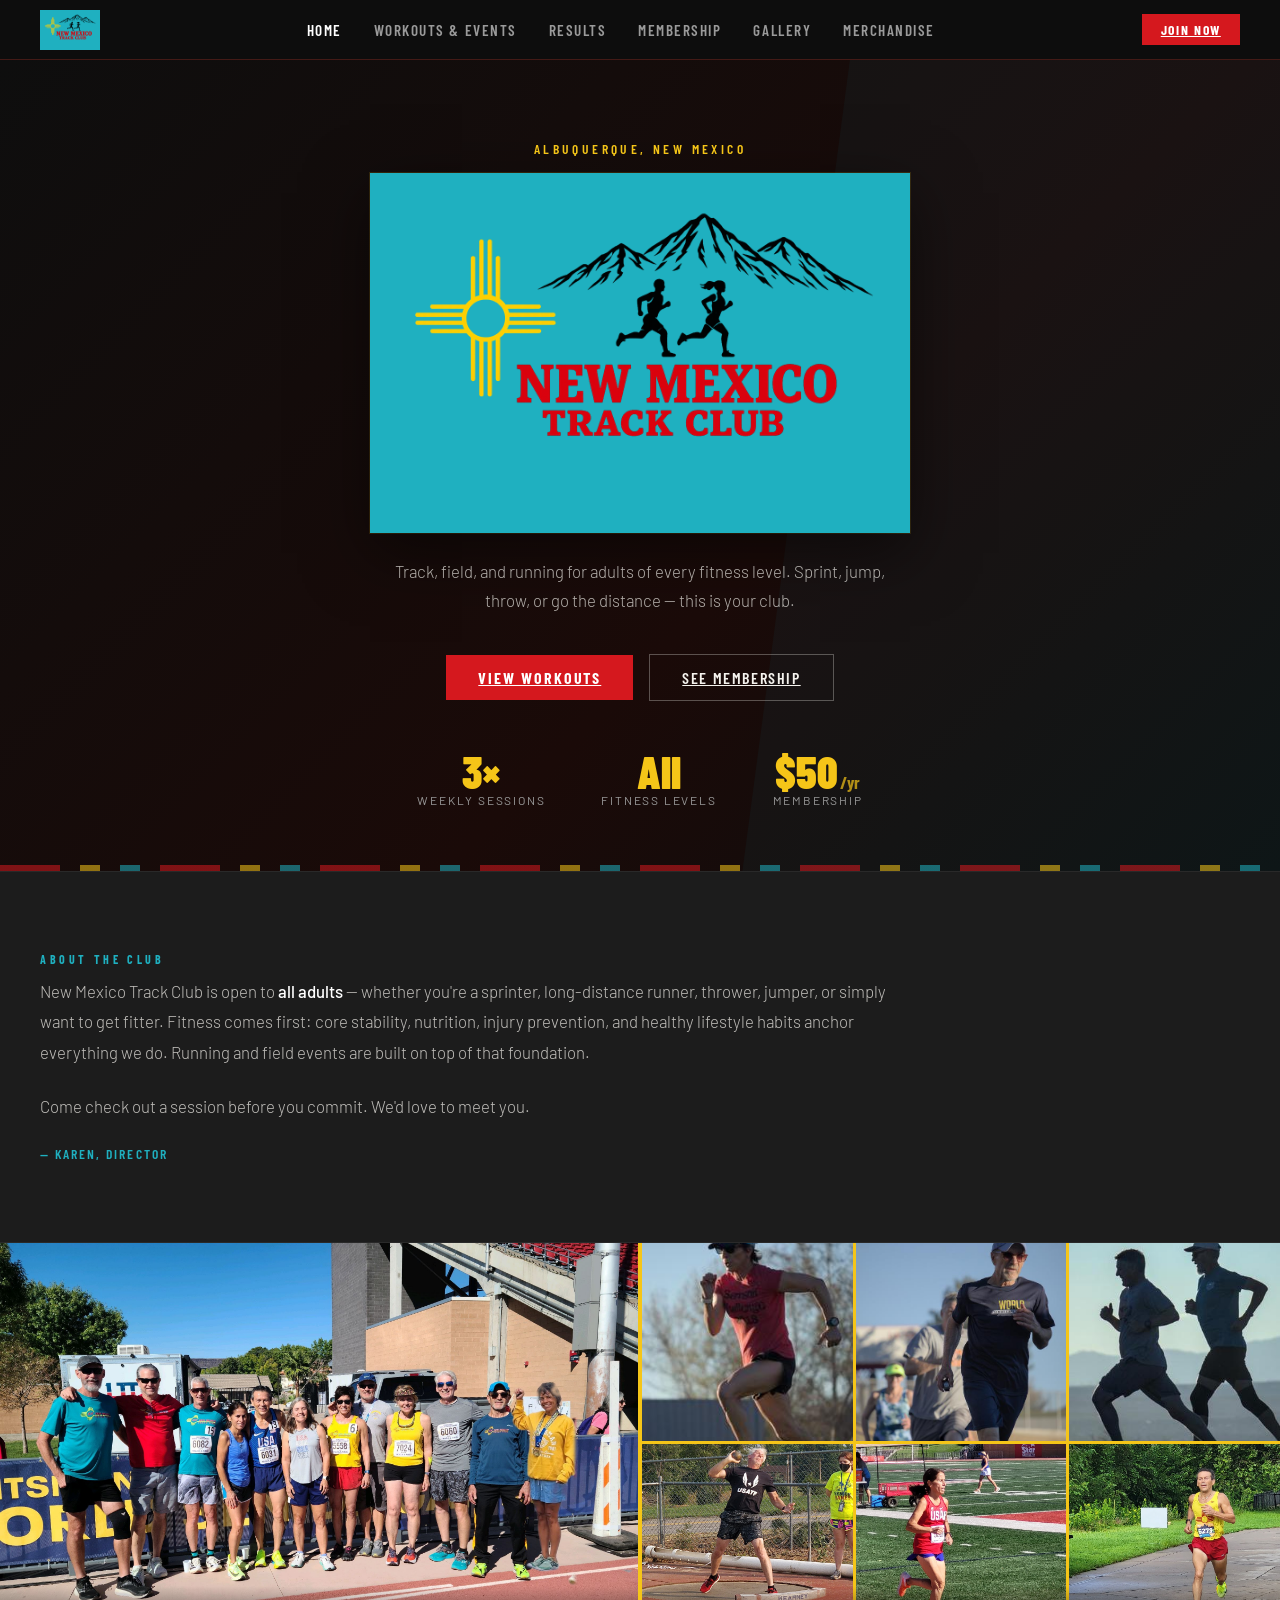
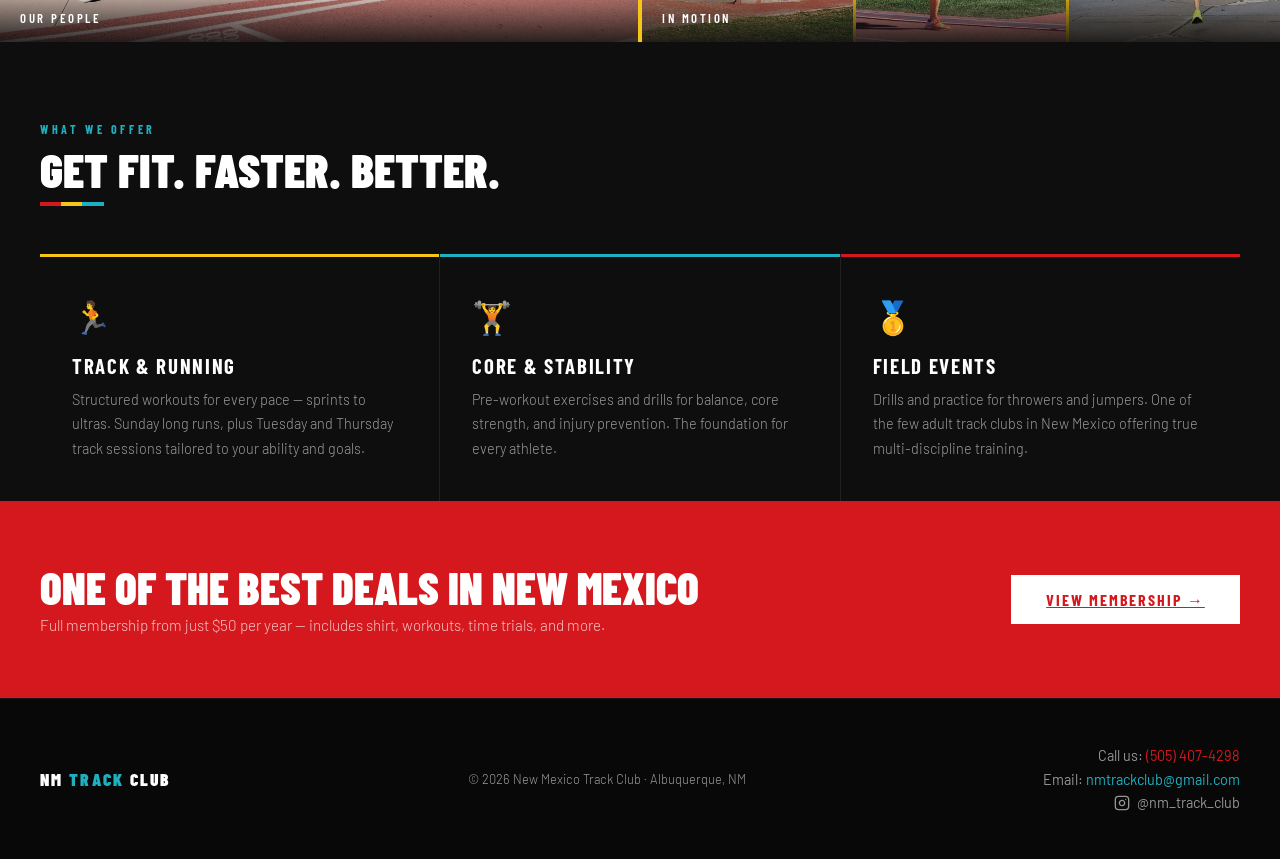
==== commit f72721df: "Moved event results to their own page." ====
--- a/index.html
+++ b/index.html
@@ -64,6 +64,7 @@
   <ul class="nav-links" id="nav-menu">
     <li><a href="/" id="nav-home">Home</a></li>
     <li><a href="workouts.html" id="nav-workouts">Workouts &amp; Events</a></li>
+    <li><a href="results.html" id="nav-results">Results</a></li>
     <li><a href="membership.html" id="nav-membership">Membership</a></li>
     <li><a href="gallery.html" id="nav-gallery">Gallery</a></li>
     <li><a href="merchandise.html" id="nav-merchandise">Merchandise</a></li>
@@ -158,12 +159,6 @@
         <p class="pillar-text">Drills and practice for throwers and jumpers. One of the few adult track clubs in New Mexico offering true multi-discipline training.</p>
       </div>
     </div>
-  </section>
-
-  <section class="results-section" id="results-section" hidden>
-    <p class="section-label">Members in Action</p>
-    <h2 class="section-title">Recent Results</h2>
-    <div class="results-grid" id="results-grid"></div>
   </section>
 
   <section class="events-section events-teaser" id="events-teaser-section" hidden>
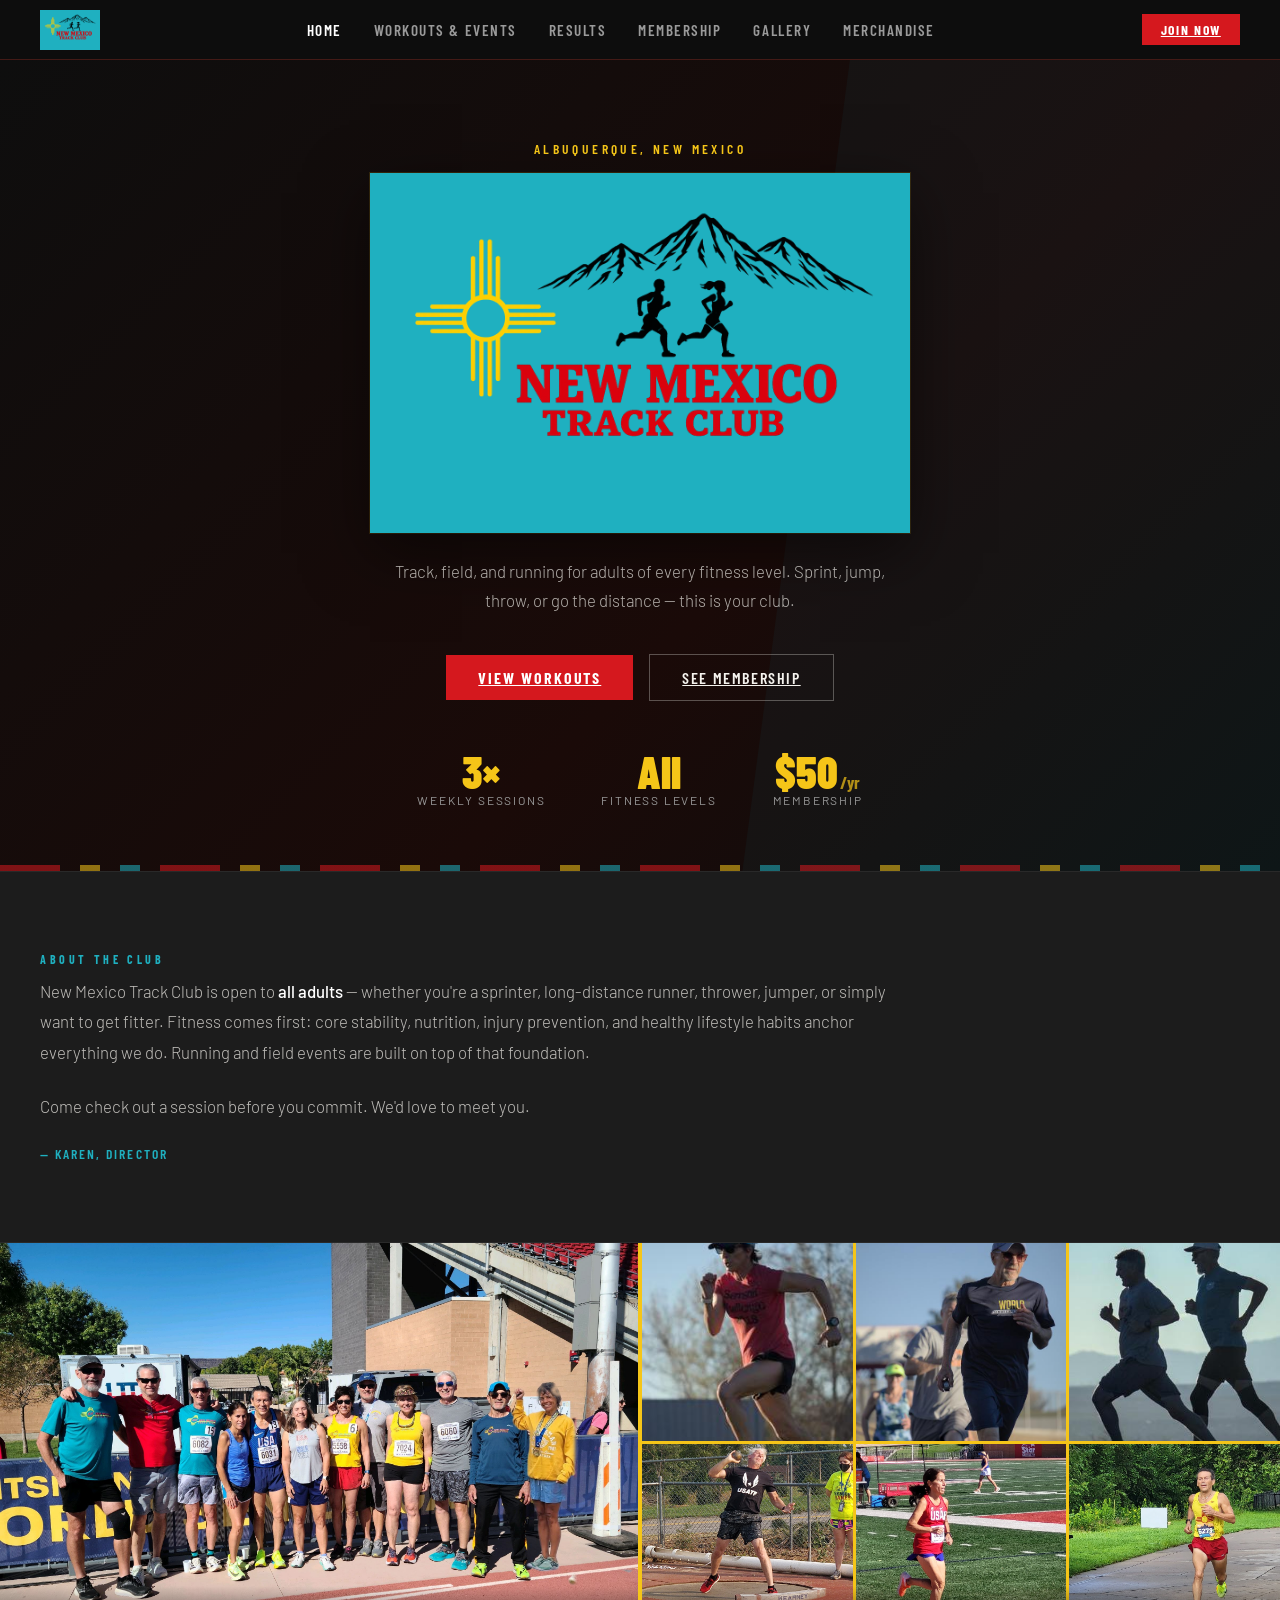
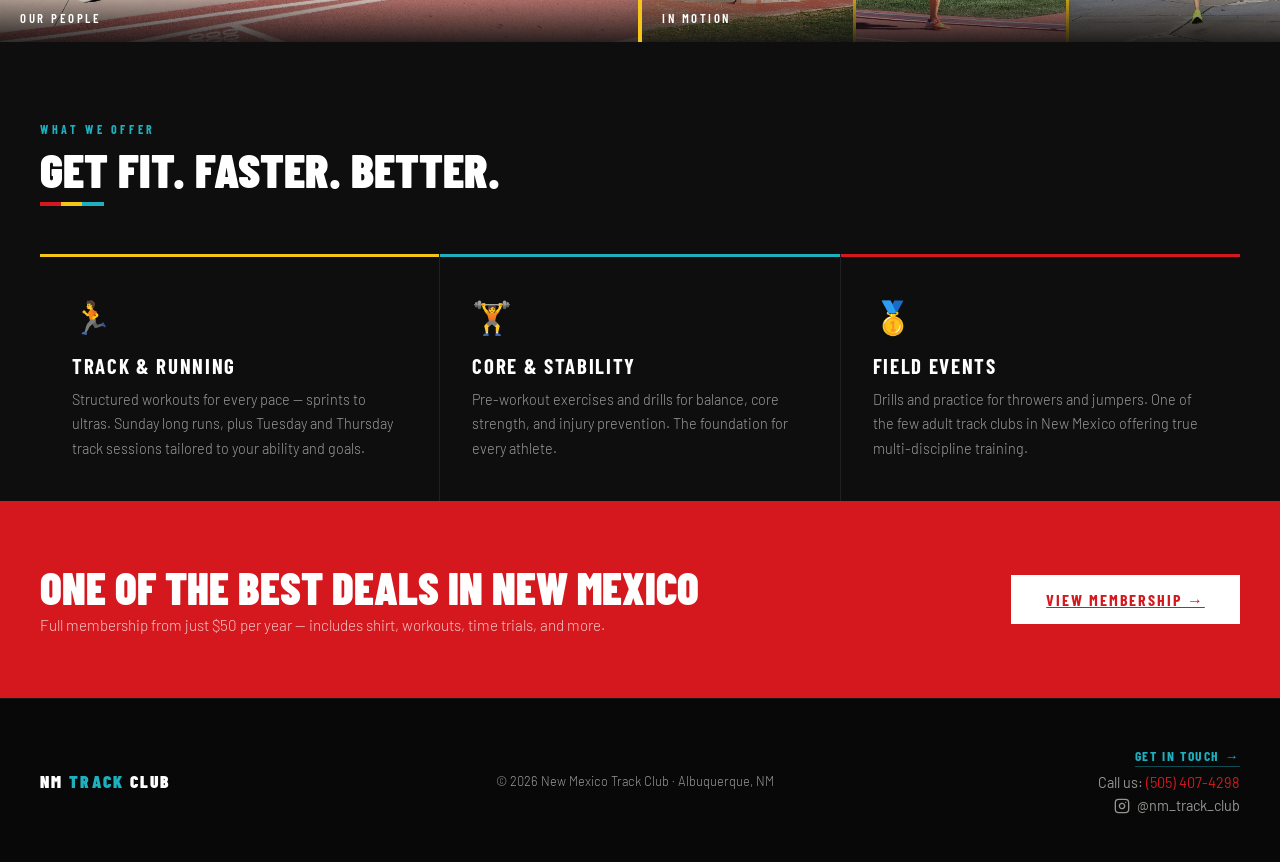
==== commit b416883d: "Removed email address to prevent spam, directed contact requests to the form." ====
--- a/index.html
+++ b/index.html
@@ -37,7 +37,6 @@
   "logo": "https://www.nmtrackclub.com/nmtc-banner.png",
   "image": "https://www.nmtrackclub.com/nmtc-banner.png",
   "telephone": "+1-505-407-4298",
-  "email": "nmtrackclub@gmail.com",
   "address": {
     "@type": "PostalAddress",
     "addressLocality": "Albuquerque",
@@ -186,8 +185,8 @@
   <div class="footer-logo">NM <span>Track</span> Club</div>
   <div class="footer-copy">&copy; 2026 New Mexico Track Club &middot; Albuquerque, NM</div>
   <div class="footer-contact">
+    <a class="footer-contact-cta" href="membership.html#contact">Get in touch →</a>
     <div class="footer-phone">Call us: <a href="tel:5054074298">(505) 407-4298</a></div>
-    <div class="footer-email">Email: <a href="mailto:nmtrackclub@gmail.com">nmtrackclub@gmail.com</a></div>
     <a class="footer-social" href="https://www.instagram.com/nm_track_club/" target="_blank" rel="noopener" aria-label="Follow New Mexico Track Club on Instagram">
       <svg width="16" height="16" viewBox="0 0 24 24" fill="none" stroke="currentColor" stroke-width="2" stroke-linecap="round" stroke-linejoin="round" aria-hidden="true">
         <rect x="2" y="2" width="20" height="20" rx="5" ry="5"></rect>
--- a/style.css
+++ b/style.css
@@ -447,6 +447,17 @@
   .footer-email { font-size: 0.9rem; font-weight: 400; color: rgba(245,243,238,0.6); }
   .footer-email a { color: var(--turquoise); text-decoration: none; transition: color 0.2s; }
   .footer-email a:hover { color: var(--white); }
+  /* "Get in touch" call to the contact form — small, all-caps, on pages
+     that aren't membership.html (where the form itself lives). */
+  .footer-contact-cta {
+    font-family: var(--ff-head); font-size: 0.85rem; font-weight: 700;
+    letter-spacing: 0.12em; text-transform: uppercase;
+    color: var(--turquoise); text-decoration: none;
+    padding-bottom: 2px;
+    border-bottom: 1px solid rgba(31,176,192,0.4);
+    transition: color 0.2s, border-color 0.2s;
+  }
+  .footer-contact-cta:hover { color: var(--white); border-bottom-color: var(--white); }
   /* Group phone + social vertically so the outer footer stays 3 slots. */
   .footer-contact {
     display: flex; flex-direction: column; align-items: flex-end;
@@ -699,6 +710,46 @@
     display: flex; flex-direction: column; gap: 1rem;
   }
 
+  /* Previous-year archives sit after the current-year cards. Native
+     <details> keeps them collapsed until tapped; event cards inside
+     reuse the same card styles as the current year. */
+  .results-year-details {
+    background: var(--surface);
+    border-left: 3px solid var(--turquoise);
+  }
+  .results-year-details > summary {
+    list-style: none;
+    cursor: pointer;
+    user-select: none;
+  }
+  .results-year-details > summary::-webkit-details-marker { display: none; }
+  .results-year-details > summary::marker { display: none; }
+  .results-year-header {
+    display: flex; align-items: center; gap: 1rem;
+    padding: 1.25rem 1.75rem;
+  }
+  .results-year-title {
+    flex: 1; min-width: 0;
+    font-family: var(--ff-head); font-size: 1.2rem; font-weight: 800;
+    text-transform: uppercase; letter-spacing: 0.05em;
+    color: var(--white); line-height: 1.2;
+  }
+  .results-year-details[open] > summary.results-year-header {
+    border-bottom: 1px solid rgba(255,255,255,0.08);
+  }
+  .results-year-details[open] > summary .event-result-toggle {
+    transform: rotate(-135deg);
+    margin-top: 0.35rem;
+  }
+  .results-year-details > summary:hover .event-result-toggle,
+  .results-year-details > summary:focus-visible .event-result-toggle {
+    border-color: var(--white);
+  }
+  .results-year-events {
+    display: flex; flex-direction: column; gap: 1rem;
+    padding: 1rem 1.75rem 1.5rem;
+  }
+
   .event-result-card {
     background: var(--surface);
     border-left: 3px solid var(--yellow);
@@ -837,6 +888,8 @@
   }
 
   @media (max-width: 700px) {
+    .results-year-header { padding: 1.1rem 1.25rem; }
+    .results-year-events { padding: 1rem 1.25rem 1.25rem; }
     .event-result-card { padding: 1.25rem 1.25rem; }
     .event-result-header-text { flex-direction: column; align-items: flex-start; gap: 0.35rem; }
     .event-result-meta-block { align-items: flex-start; }
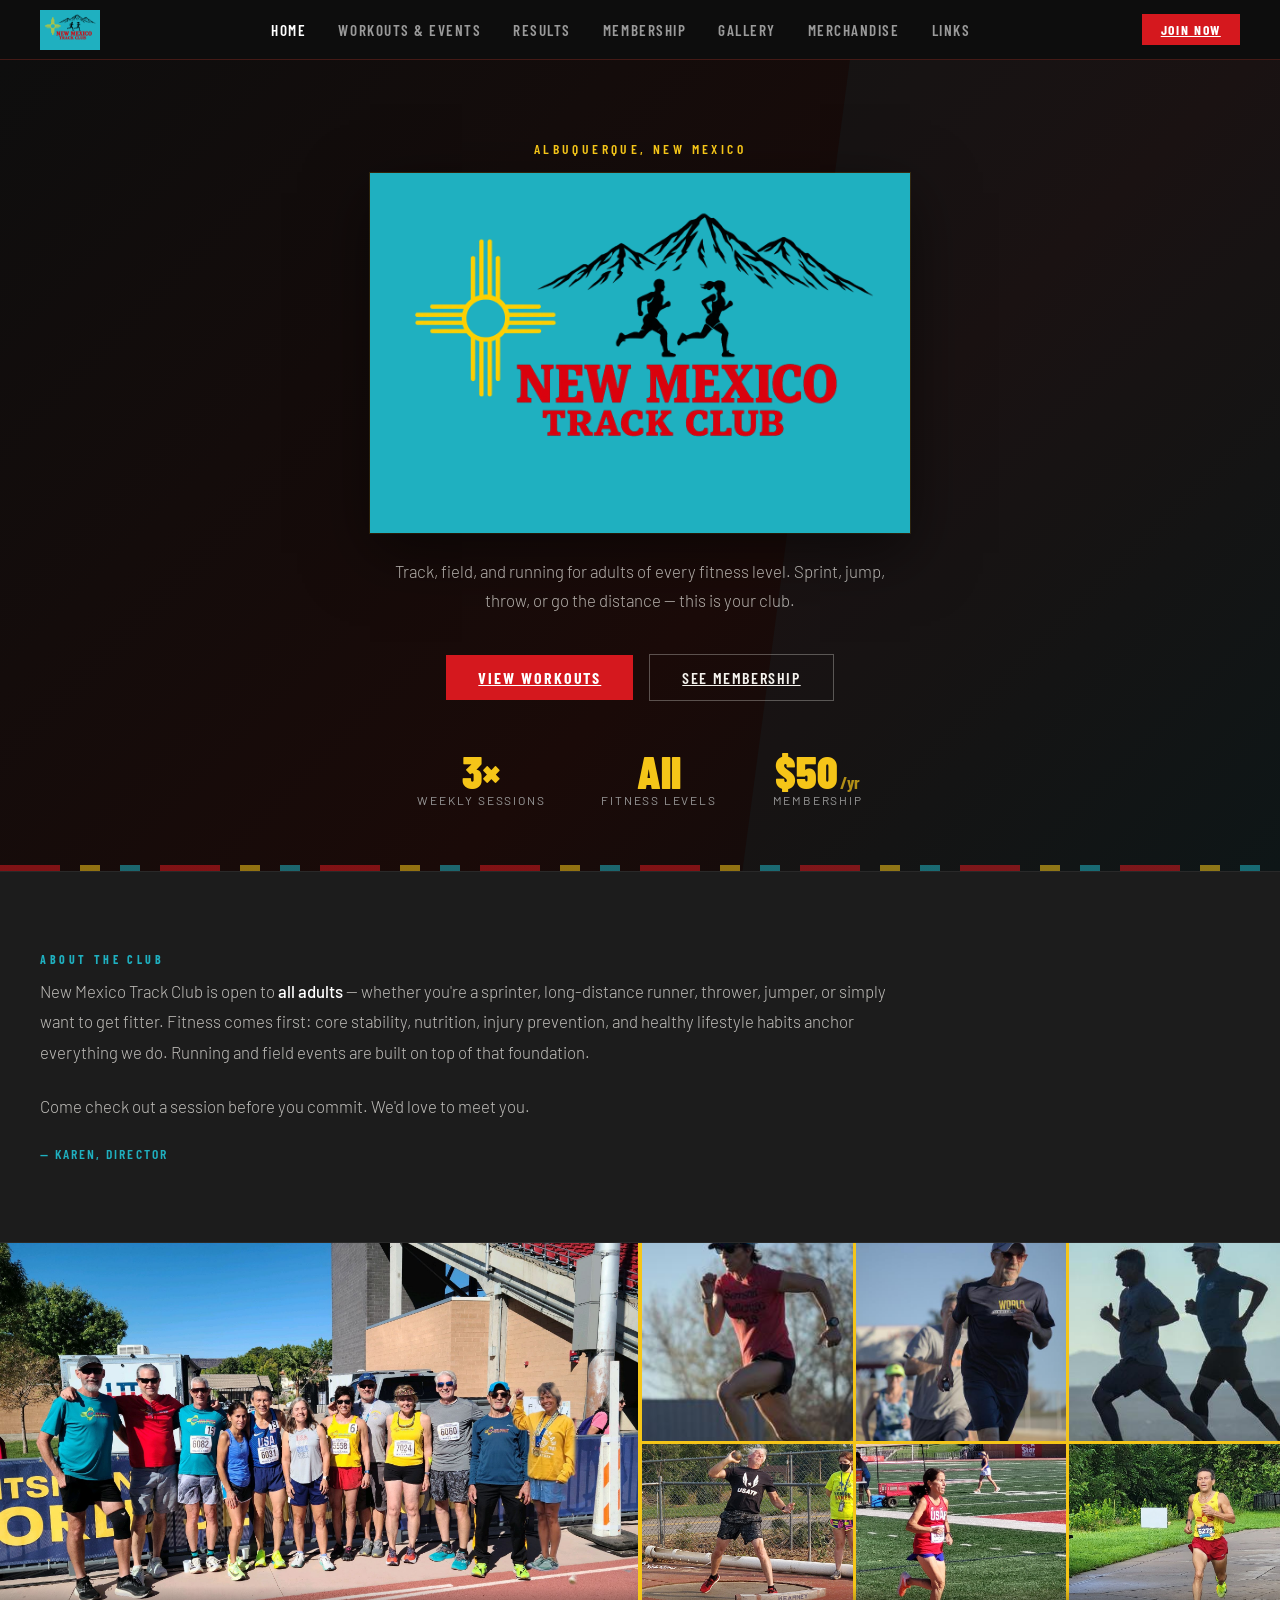
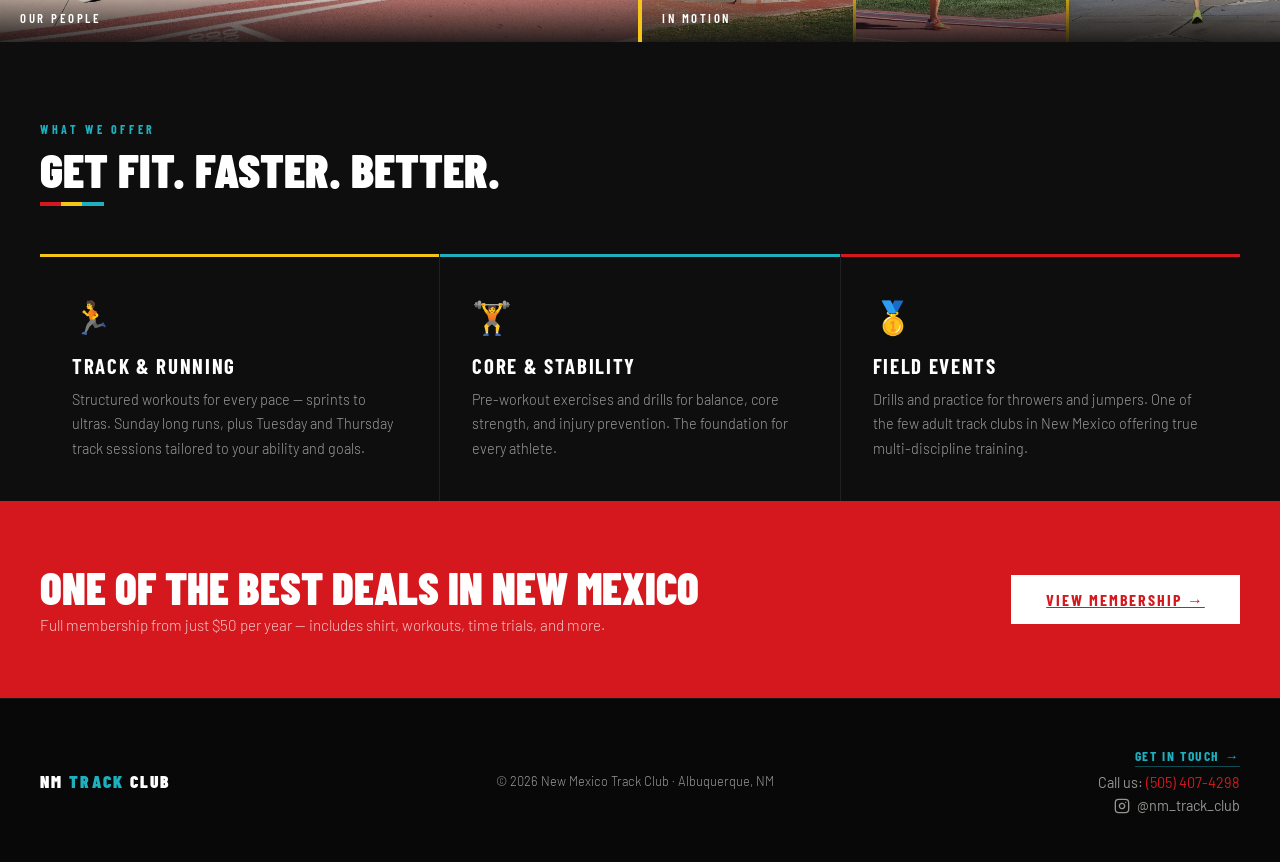
==== commit c110493e: "Add Links page with local clubs, races, and organizations Content is driven by links.csv (category, " ====
--- a/index.html
+++ b/index.html
@@ -67,6 +67,7 @@
     <li><a href="membership.html" id="nav-membership">Membership</a></li>
     <li><a href="gallery.html" id="nav-gallery">Gallery</a></li>
     <li><a href="merchandise.html" id="nav-merchandise">Merchandise</a></li>
+    <li><a href="links.html" id="nav-links">Links</a></li>
     <li class="mobile-cta-item"><a href="membership.html#contact" class="mobile-cta">Join Now</a></li>
   </ul>
   <a class="nav-cta" href="membership.html#contact">Join Now</a>
--- a/style.css
+++ b/style.css
@@ -317,6 +317,9 @@
     color: var(--white); margin-bottom: 0.8rem;
   }
   .schedule-desc { font-size: 0.9rem; font-weight: 300; color: var(--muted); line-height: 1.7; }
+  .schedule-meta { margin-top: 0.8rem; font-size: 0.9rem; font-weight: 300; color: var(--muted); line-height: 1.7; }
+  .schedule-meta div { margin-top: 0.2rem; }
+  .schedule-meta strong { color: var(--white); font-weight: 500; }
   .member-note {
     background: rgba(192,57,43,0.1); border: 1px solid rgba(192,57,43,0.3);
     padding: 1.5rem 2rem; margin-top: 2.5rem;
@@ -381,7 +384,30 @@
     letter-spacing: 0.15em; text-transform: uppercase; color: var(--turquoise);
     margin-bottom: 0.8rem;
   }
-  .coach-bio { font-size: 0.88rem; font-weight: 300; color: var(--muted); line-height: 1.7; }
+  .coach-bio { font-size: 0.88rem; font-weight: 300; color: rgba(245,243,238,0.8); line-height: 1.7; }
+  .coach-bio-list {
+    font-family: var(--ff-body);
+    font-size: 0.88rem;
+    font-weight: 300;
+    color: rgba(245,243,238,0.8);
+    line-height: 1.7;
+    list-style-type: disc;
+    list-style-position: outside;
+    /* padding-left gives the markers room after the global padding reset;
+       margin-left indents the whole list past the surrounding bio text. */
+    padding-left: 1.5em;
+    margin: 0.45rem 0 0.85rem 1.25em;
+  }
+  .coach-bio-list li {
+    display: list-item;
+    font-family: var(--ff-body);
+    font-size: 0.88rem;
+    font-weight: 300;
+    color: rgba(245,243,238,0.8);
+    line-height: 1.7;
+    margin: 0.15rem 0;
+  }
+  .coach-bio-list li::marker { color: inherit; }
 
   /* CONTACT */
   .contact-section { background: var(--dark); }
@@ -713,6 +739,7 @@
   /* Previous-year archives sit after the current-year cards. Native
      <details> keeps them collapsed until tapped; event cards inside
      reuse the same card styles as the current year. */
+  .results-year-archive { margin-top: 1.5rem; }
   .results-year-details {
     background: var(--surface);
     border-left: 3px solid var(--turquoise);
@@ -1090,3 +1117,46 @@
     }
     .lightbox-img { max-height: 72vh; }
   }
+
+  /* ─── LINKS ─── */
+  .links-section { background: var(--dark); padding-top: 1rem; }
+  .links-group + .links-group { margin-top: 3rem; }
+  .links-group-title {
+    font-family: var(--ff-head); font-size: 0.85rem; font-weight: 700;
+    letter-spacing: 0.2em; text-transform: uppercase; color: var(--turquoise);
+    margin-bottom: 1rem;
+  }
+  .links-grid {
+    display: grid; gap: 1rem;
+    grid-template-columns: repeat(auto-fill, minmax(300px, 1fr));
+  }
+  .link-card {
+    display: flex; flex-direction: column; gap: 0.35rem;
+    background: var(--surface);
+    border-left: 3px solid var(--red);
+    padding: 1.5rem 1.75rem;
+    text-decoration: none; color: inherit;
+    transition: border-color 0.2s, background 0.2s;
+  }
+  .link-card:hover, .link-card:focus-visible { border-color: var(--yellow); background: #2C2C2C; }
+  .link-name {
+    font-family: var(--ff-head); font-size: 1.15rem; font-weight: 700;
+    text-transform: uppercase; letter-spacing: 0.05em; color: var(--white);
+    line-height: 1.2;
+  }
+  .link-host {
+    font-size: 0.82rem; color: var(--yellow); letter-spacing: 0.03em;
+    overflow-wrap: anywhere;
+  }
+  .link-desc {
+    font-size: 0.9rem; font-weight: 300; color: var(--muted);
+    line-height: 1.55; margin-top: 0.2rem;
+  }
+  .links-empty {
+    color: var(--muted); font-size: 0.95rem; font-weight: 300;
+    line-height: 1.6; padding: 1.5rem 0;
+  }
+  @media (max-width: 700px) {
+    .links-grid { grid-template-columns: 1fr; }
+    .link-card { padding: 1.25rem; }
+  }
